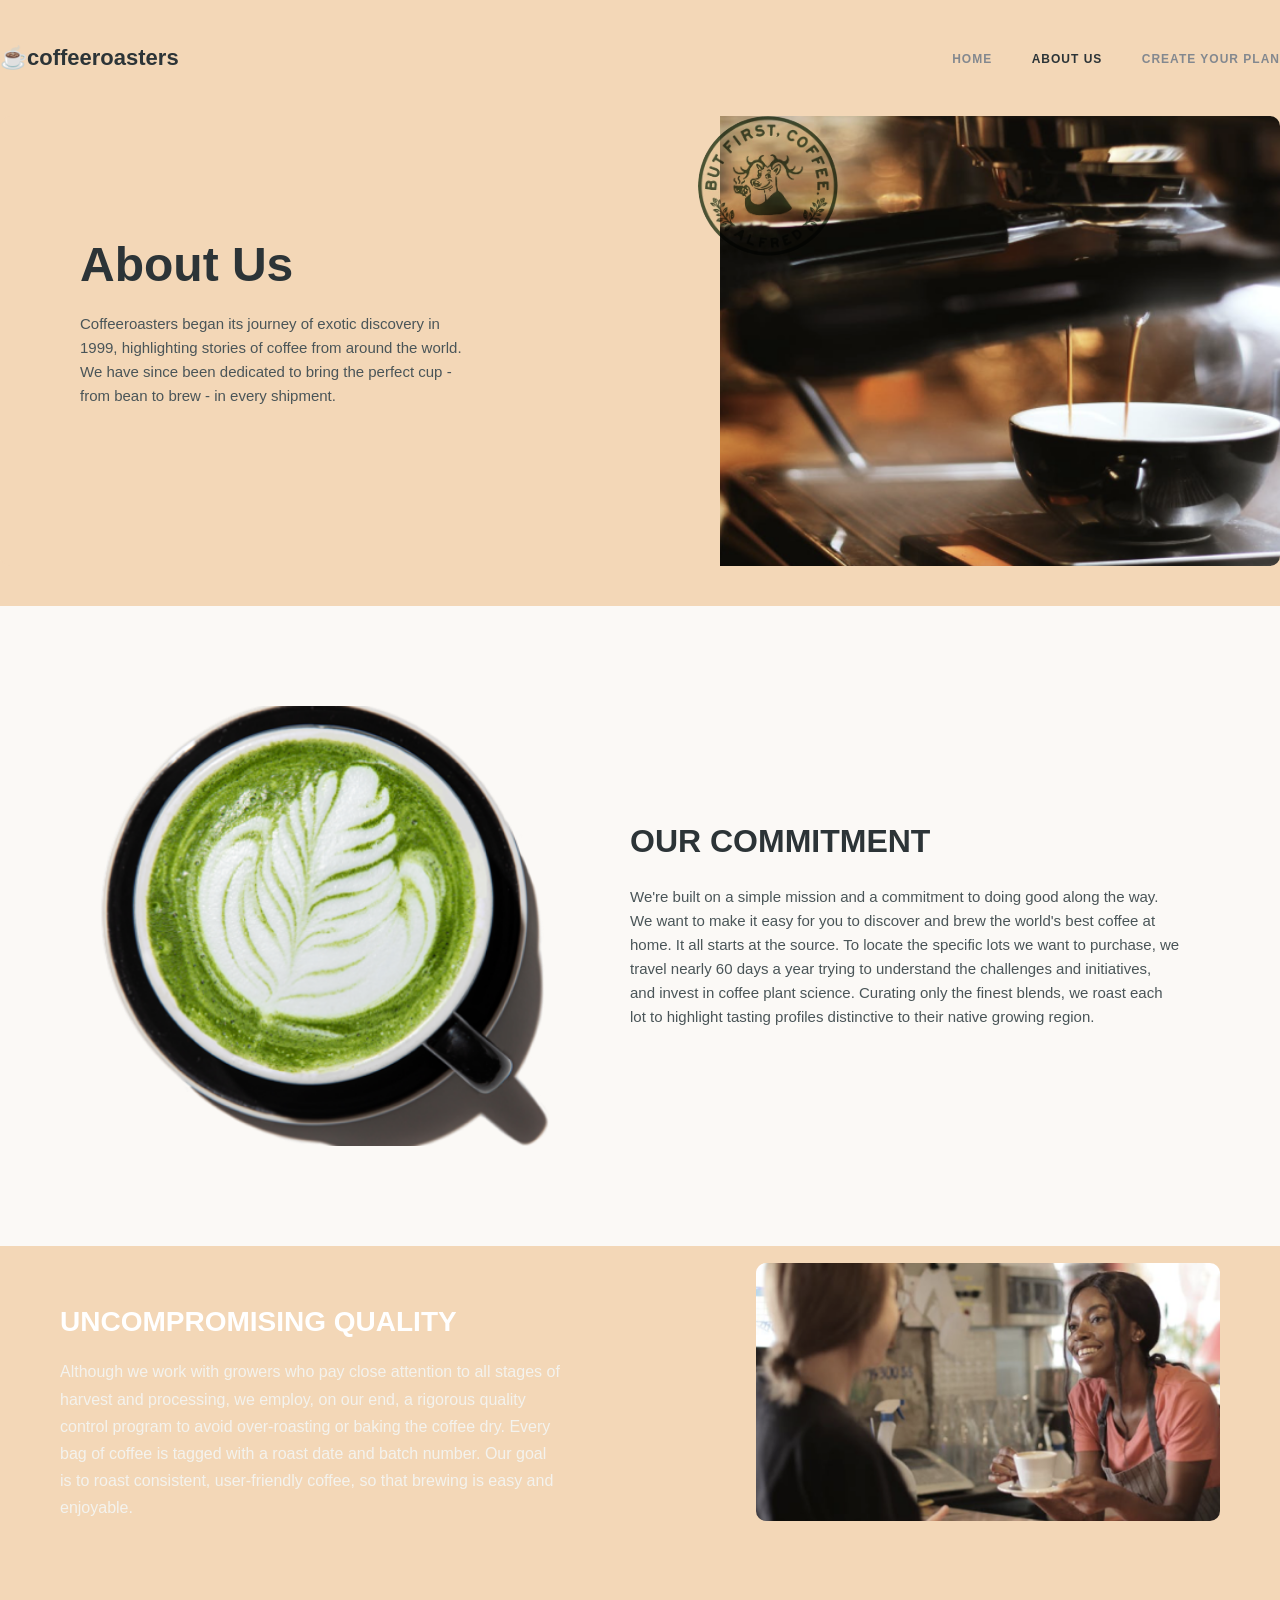
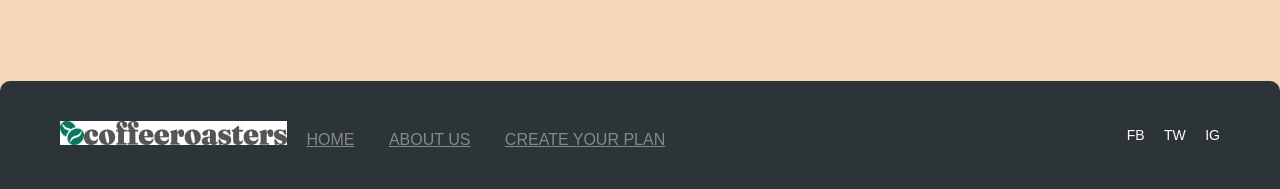
==== about.html @ d2142289 "Add files via upload" ====
<!DOCTYPE html>
<html lang="en">
<head>
    <meta charset="UTF-8">
    <meta name="viewport" content="width=device-width, initial-scale=1.0">
    <title>Document</title>
    <link rel="stylesheet" href="about.css">
</head>
<body>
    
    <header class="main-header">
    <div class="logo-text">☕coffeeroasters</div>
    <nav class="menu-links">
        <a href="index.html">HOME</a>
        <a href="about.html" class="active-page">ABOUT US</a>
        <a href="#">CREATE YOUR PLAN</a>
    </nav>
</header>

<section class="promo-block">
    <div class="promo-info">
        <h1>About Us</h1>
        <p>Coffeeroasters began its journey of exotic discovery in 1999, highlighting stories of coffee from around the world. We have since been dedicated to bring the perfect cup - from bean to brew - in every shipment.</p>
    </div>
    
    <img src="photo_2026-05-22_15-39-10.jpg" alt="But first, coffee" class="circle-seal">

    <div class="promo-img">
        <img src="Rectangle 679 (2).png" alt="Coffee machine">
    </div>
</section>
    <section class="commitment-section">
        <div class="commitment-image">
            <img src="cup-6 1.png" alt="Matcha/Coffee Art">
        </div>
        <div class="commitment-content">
            <h2>OUR COMMITMENT</h2>
            <p>We're built on a simple mission and a commitment to doing good along the way. We want to make it easy for you to discover and brew the world's best coffee at home. It all starts at the source. To locate the specific lots we want to purchase, we travel nearly 60 days a year trying to understand the challenges and initiatives, and invest in coffee plant science. Curating only the finest blends, we roast each lot to highlight tasting profiles distinctive to their native growing region.</p>
        </div>
    </section>

    <section class="quality">
        <div class="quality-card">
            <div class="quality-text">
                <h2>UNCOMPROMISING QUALITY</h2>
                <p>Although we work with growers who pay close attention to all stages of harvest and processing, we employ, on our end, a rigorous quality control program to avoid over-roasting or baking the coffee dry. Every bag of coffee is tagged with a roast date and batch number. Our goal is to roast consistent, user-friendly coffee, so that brewing is easy and enjoyable.</p>
            </div>
            <div class="quality-image">
                <img src="Rectangle 681.png" alt="Barista working">
            </div>
        </div>
    </section>

    <footer class="footer">
        <nav class="footer-nav">
            <img class="logo" src="photo_2026-05-22_15-32-49.jpg" alt="">
            <a href="index.html">HOME</a>
            <a href="about.html">ABOUT US</a>
            <a href="#">CREATE YOUR PLAN</a>
        </nav>
        <div class="socials">
            <a href="#">FB</a>
            <a href="#">TW</a>
            <a href="#">IG</a>
        </div>
    </footer>
</body>
</html>
---- about.css ----
* {
    margin: 0;
    padding: 0;
    box-sizing: border-box;
    font-family: 'Arial', sans-serif;
}

body {
    background-color: #F3D7B7 !important;
    /* Тот самый нежный персиково-кремовый цвет */
    color: #333333;
    width: 100%;
    overflow-x: hidden;
    /* Запрещаем появление горизонтальной прокрутки */
}

.main-header {
    background-color: transparent !important;
    display: flex;
    justify-content: space-between;
    align-items: center;
    padding: 45px 0;
    width: 100%;
}

.logo-text,
.main-header img,
.main-header a,
.menu-links,
.menu-links a {
    background-color: transparent !important;
    background: transparent !important;
}

.logo-text {
    font-size: 22px;
    font-weight: 900;
    color: #2c3437;
}

.menu-links a {
    text-decoration: none;
    color: #83888f;
    margin-left: 35px;
    font-size: 12px;
    font-weight: bold;
    letter-spacing: 1px;
}

.menu-links a:hover,
.menu-links a.active-page {
    color: #2c3437;
}

.promo-img {
    flex: 1;
    height: 450px;
    background-color: transparent !important;
}

.promo-img img {
    width: 100%;
    height: 100%;
    object-fit: cover;
    border-radius: 0 10px 10px 0;
}

.promo-block {
    background-color: #F3D7B7 !important;
    /* Идентичный цвет баннера */
    border-radius: 10px;
    display: flex;
    align-items: center;
    justify-content: space-between;
    position: relative !important;
    overflow: visible !important;
    min-height: 450px;
    width: 100%;
    height: 100%;
}

.promo-info {
    flex: 1;
    padding: 60px 80px;
    z-index: 2;
    background-color: transparent !important;
}

.promo-info h1 {
    font-size: 48px;
    line-height: 1.1;
    color: #2c3437;
    margin-bottom: 20px;
    background-color: transparent !important;
}

.promo-info p {
    font-size: 15px;
    line-height: 1.6;
    color: #4a5558;
    margin-bottom: 35px;
    max-width: 400px;
    background-color: transparent !important;
}


/* Секция обязательств */
.commitment-section {
    background-color: #fbf9f6 !important; /* Светло-молочный фон */
    padding: 100px 80px !important;       /* Внутренние отступы */
    margin: 40px -80px 0 -80px !important; /* Растягиваем сам фон до краев экрана */
    
    display: flex !important;              
    align-items: center !important;
    justify-content: center !important;    /* Центрируем содержимое */
    gap: 80px !important;                  /* Пространство между картинкой и текстом */
}

/* Ограничиваем картинку, чтобы она не улетала и не сжималась */
.commitment-image {
    flex: 1 !important;
    max-width: 450px !important;
    display: flex !important;
    justify-content: center !important;
    background: transparent !important;
}

.commitment-image img {
    width: 100% !important;
    height: auto !important;
    object-fit: contain !important;
}

/* Ограничиваем ширину текста, чтобы он не растягивался на весь экран */
.commitment-content {
    flex: 1.2 !important;
    max-width: 550px !important;
    background: transparent !important;
}

.commitment-content h2 {
    font-size: 32px !important;
    color: #2c3437 !important;
    margin-bottom: 25px !important;
    background: transparent !important;
}

.commitment-content p {
    font-size: 15px !important;
    line-height: 1.6 !important;
    color: #4a5558 !important;
    background: transparent !important;
}

.circle-seal,
[alt="But first, coffee"] {
    position: absolute !important;
    top: 0% !important;
    /* Садится ровно на верхнюю линию баннера */
    left: 54.5% !important;
    /* Четко по центру стыка фото и текста */
    width: 140px !important;
    height: 140px !important;
    border-radius: 50% !important;
    z-index: 99 !important;
    background-color: transparent !important;
    background: transparent !important;

    /* Скрывает белый фон самой картинки круга на персиковом фоне баннера */
    mix-blend-mode: multiply !important;

    animation: rotateStrictCenter 20s linear infinite !important;
    transform-origin: center center !important;
}

/* Анимация вращения вокруг своего центра */
@keyframes rotateStrictCenter {
    from {
        transform: translate(-50%, -50%) rotate(0deg);
    }

    to {
        transform: translate(-50%, -50%) rotate(360deg);
    }
}

.commitment-content p {
    color: #666;
    line-height: 1.7;
}

/* Секция Качество */
.quality {
    margin-bottom: 100px;
}

.quality-card {
    background-color: ;
    border-radius: 10px;
    display: flex;
    position: relative;
    padding: 60px;
    min-height: 320px;
}

.quality-text {
    flex: 1.2;
    color: white;
    display: flex;
    flex-direction: column;
    justify-content: center;
}

.quality-text h2 {
    font-size: 28px;
    margin-bottom: 20px;
}

.quality-text p {
    color: #f4f3ee;
    line-height: 1.7;
    max-width: 500px;
}

.quality-image {
    flex: 0.8;
    position: relative;
}

.quality-image img {
    width: 100%;
    height: 120%;
    object-fit: cover;
    border-radius: 10px;
    position: absolute;
    bottom: 0;
    /* Создает эффект выступающей картинки как на макете */
}

/* Подвал */
.footer {
    background-color: #2c3437;
    color: white;
    padding: 40px 60px;
    display: flex;
    justify-content: space-between;
    align-items: center;
    border-radius: 10px 10px 0 0;
}

.footer .logo {
    color: white;
}

.footer-nav a {
    color: #83888f;
    margin: 0 15px;
}

.footer-nav a:hover {
    color: white;
}

.socials a {
    color: white;
    text-decoration: none;
    margin-left: 15px;
    font-size: 14px;
}
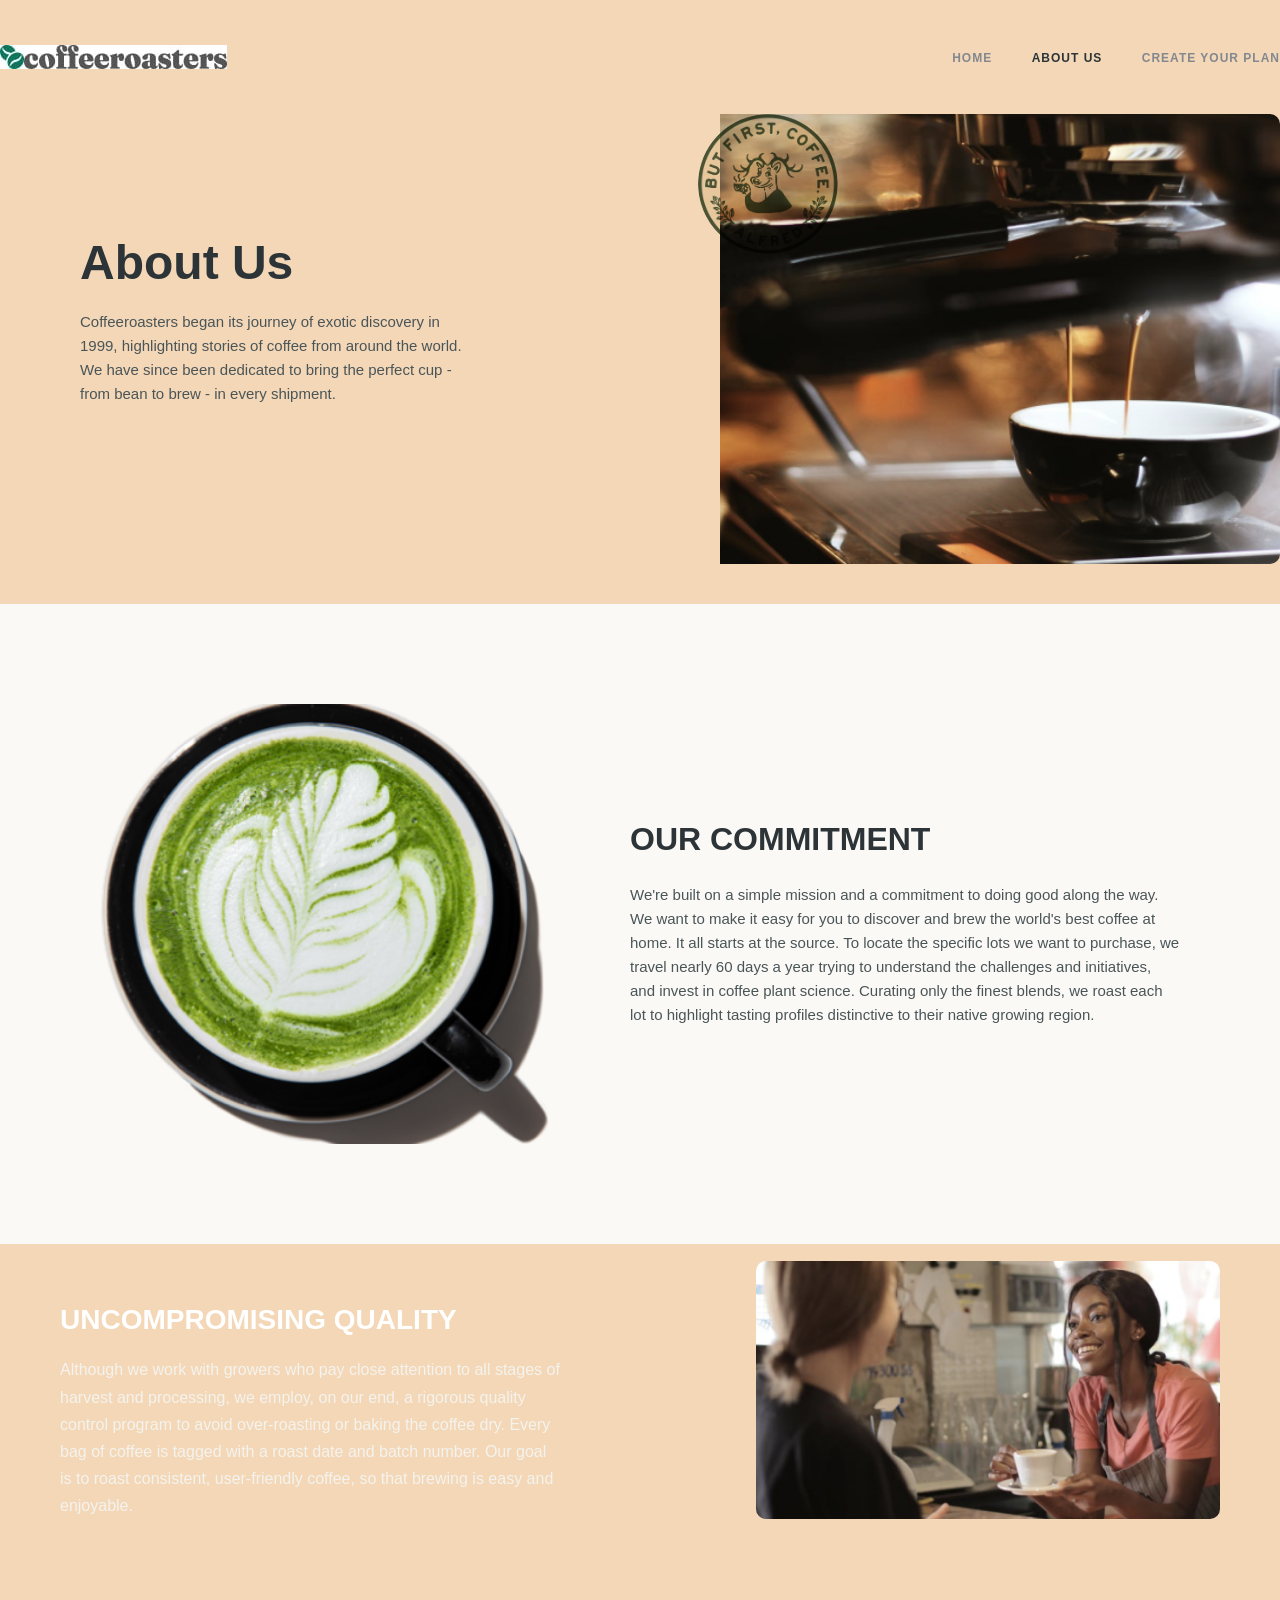
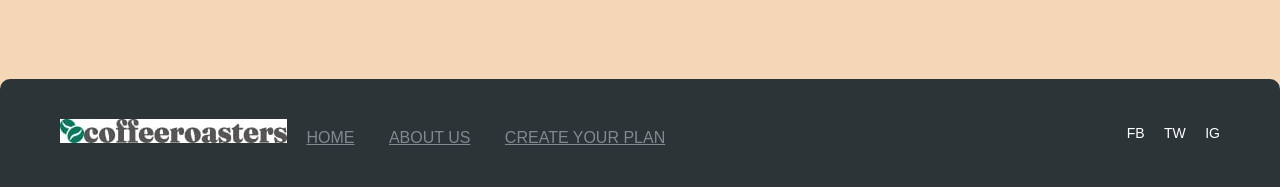
==== commit 27c59e7e: "Add files via upload" ====
--- a/about.html
+++ b/about.html
@@ -9,7 +9,7 @@
 <body>
     
     <header class="main-header">
-    <div class="logo-text">☕coffeeroasters</div>
+     <img class="logo-text" src="photo_2026-05-22_15-32-49.jpg" alt="">
     <nav class="menu-links">
         <a href="index.html">HOME</a>
         <a href="about.html" class="active-page">ABOUT US</a>
